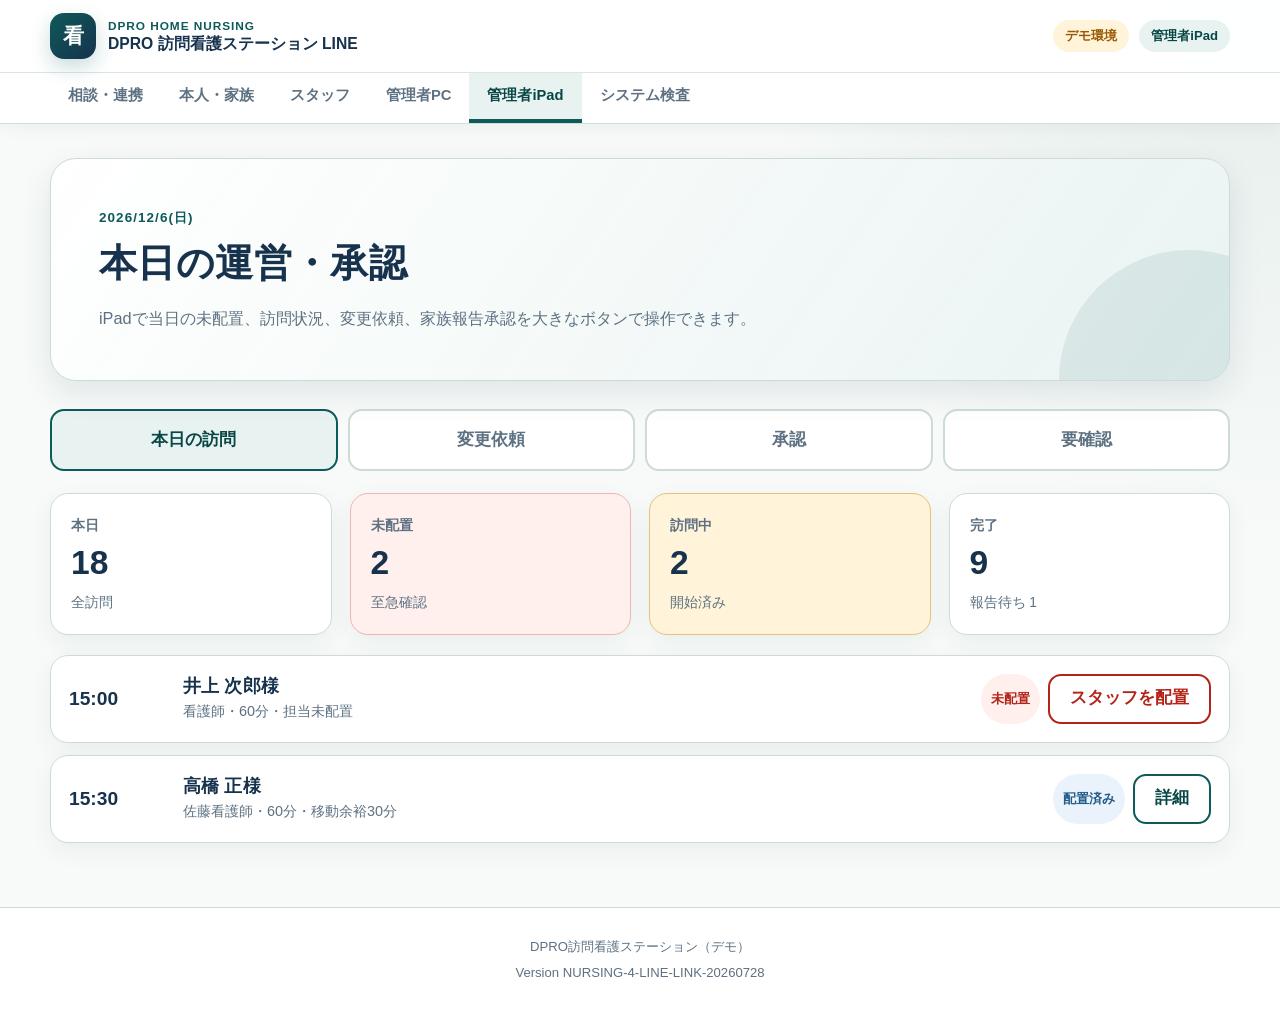
==== owner-ipad.html @ 6bf21c1e "Add files via upload" ====
<!DOCTYPE html>
<html lang="ja">
  <head>
    <meta charset="utf-8">
    <meta name="viewport" content="width=device-width, initial-scale=1">
    <meta name="theme-color" content="#0e5a5a">
    <meta name="description" content="DPRO 訪問看護ステーション LINEの管理者iPad画面です。">
    <title>管理者iPad｜DPRO 訪問看護ステーション LINE</title>
    <link rel="stylesheet" href="styles.css">
    <script src="config.js" defer></script>
    <script src="app.js" defer></script>
  </head>
  <body>
    <a class="skip-link" href="#main">本文へ移動</a>
    <div class="app-shell">
      <header class="topbar">
        <div class="topbar__inner">
          <a class="brand" href="owner-ipad.html" aria-label="管理者iPadトップ">
            <span class="brand__mark" aria-hidden="true">看</span>
            <span class="brand__text">
              <span class="brand__eyebrow">DPRO HOME NURSING</span>
              <span class="brand__name" data-system-name>DPRO 訪問看護ステーション LINE</span>
            </span>
          </a>
          <div class="topbar__actions">
            <span class="demo-badge" data-demo-only>デモ環境</span>
            <span class="role-badge">管理者iPad</span>
            <button class="nav-toggle" type="button" data-nav-toggle aria-expanded="false">
              メニュー
            </button>
          </div>
        </div>
        <nav class="global-nav" data-global-nav aria-label="画面一覧">
          <div class="global-nav__inner">
            <a href="index.html" data-nav-link>相談・連携</a>
            <a href="member.html" data-nav-link>本人・家族</a>
            <a href="staff.html" data-nav-link>スタッフ</a>
            <a href="owner.html" data-nav-link>管理者PC</a>
            <a href="owner-ipad.html" data-nav-link>管理者iPad</a>
            <a href="system-check.html" data-nav-link>システム検査</a>
          </div>
        </nav>
      </header>

      <main class="page" id="main">
        <section class="hero">
          <div class="hero__content">
            <p class="eyebrow" data-current-date>2026年7月27日</p>
            <h1>本日の運営・承認</h1>
            <p class="lead">
              iPadで当日の未配置、訪問状況、変更依頼、家族報告承認を大きなボタンで操作できます。
            </p>
          </div>
        </section>

        <div class="section">
          <div class="tablet-tabs" data-panel-group role="tablist" aria-label="iPad機能">
            <button type="button" role="tab" aria-selected="true" data-panel-target="today-ipad-panel">
              本日の訪問
            </button>
            <button type="button" role="tab" aria-selected="false" data-panel-target="change-ipad-panel">
              変更依頼
            </button>
            <button type="button" role="tab" aria-selected="false" data-panel-target="approval-ipad-panel">
              承認
            </button>
            <button type="button" role="tab" aria-selected="false" data-panel-target="alert-ipad-panel">
              要確認
            </button>
          </div>

          <section class="panel is-active" id="today-ipad-panel" data-panel role="tabpanel">
            <div class="grid grid--4">
              <article class="metric">
                <p class="metric__label">本日</p>
                <p class="metric__value">18</p>
                <p class="metric__detail">全訪問</p>
              </article>
              <article class="metric metric--danger">
                <p class="metric__label">未配置</p>
                <p class="metric__value">2</p>
                <p class="metric__detail">至急確認</p>
              </article>
              <article class="metric metric--warning">
                <p class="metric__label">訪問中</p>
                <p class="metric__value">2</p>
                <p class="metric__detail">開始済み</p>
              </article>
              <article class="metric">
                <p class="metric__label">完了</p>
                <p class="metric__value">9</p>
                <p class="metric__detail">報告待ち 1</p>
              </article>
            </div>
            <ul class="visit-list section">
              <li class="visit-card">
                <div class="visit-card__time">15:00</div>
                <div>
                  <h3>井上 次郎様</h3>
                  <p class="visit-card__meta">看護師・60分・担当未配置</p>
                </div>
                <div class="visit-card__actions">
                  <span class="status status--alert">未配置</span>
                  <button class="btn btn--danger" type="button" data-preview-action>スタッフを配置</button>
                </div>
              </li>
              <li class="visit-card">
                <div class="visit-card__time">15:30</div>
                <div>
                  <h3>高橋 正様</h3>
                  <p class="visit-card__meta">佐藤看護師・60分・移動余裕30分</p>
                </div>
                <div class="visit-card__actions">
                  <span class="status status--scheduled">配置済み</span>
                  <button class="btn btn--secondary" type="button" data-preview-action>詳細</button>
                </div>
              </li>
            </ul>
          </section>

          <section class="panel" id="change-ipad-panel" data-panel role="tabpanel" hidden>
            <div class="grid grid--2">
              <article class="notice-card">
                <span class="status status--alert">未回答</span>
                <h2 class="section">7月29日の時間変更希望</h2>
                <p>山田 花子様ご家族・10:00から午後への変更相談</p>
                <div class="button-row">
                  <button class="btn btn--primary" type="button" data-preview-action>代替日時を確認</button>
                </div>
              </article>
              <article class="notice-card">
                <span class="status status--progress">確認中</span>
                <h2 class="section">8月1日の欠席希望</h2>
                <p>鈴木 洋子様ご本人・訪問リハビリ</p>
                <div class="button-row">
                  <button class="btn btn--secondary" type="button" data-preview-action>内容を確認</button>
                </div>
              </article>
            </div>
          </section>

          <section class="panel" id="approval-ipad-panel" data-panel role="tabpanel" hidden>
            <div class="grid grid--2">
              <article class="notice-card">
                <span class="status status--progress">家族報告</span>
                <h2 class="section">山田 花子様</h2>
                <p>予定どおり訪問が完了しました。次回は7月29日10時です。</p>
                <div class="button-row">
                  <button class="btn btn--primary" type="button" data-preview-action>確認して承認</button>
                  <button class="btn btn--secondary" type="button" data-preview-action>修正を依頼</button>
                </div>
              </article>
              <article class="notice-card">
                <span class="status status--progress">LINE連携</span>
                <h2 class="section">高橋 正様のご家族</h2>
                <p>申請者：高橋 美咲様・続柄：長女</p>
                <div class="button-row">
                  <button class="btn btn--primary" type="button" data-preview-action>関係を確認</button>
                </div>
              </article>
            </div>
          </section>

          <section class="panel" id="alert-ipad-panel" data-panel role="tabpanel" hidden>
            <div class="grid grid--2">
              <article class="notice-card">
                <span class="status status--alert">状態変化</span>
                <h2 class="section">スタッフ報告の確認</h2>
                <p>内部申し送りを確認し、事業所の連絡手順に従って対応してください。</p>
                <div class="button-row">
                  <button class="btn btn--danger" type="button" data-preview-action>最優先で確認</button>
                </div>
              </article>
              <article class="notice-card">
                <span class="status status--alert">期限まで7日</span>
                <h2 class="section">指示書期限</h2>
                <p>田中 一郎様の指示書期限を確認してください。原本はDPROに保存しません。</p>
                <div class="button-row">
                  <button class="btn btn--secondary" type="button" data-preview-action>対応記録</button>
                </div>
              </article>
            </div>
          </section>
        </div>
      </main>

      <footer class="footer">
        <p><span data-office-name>DPRO訪問看護ステーション（デモ）</span></p>
        <p>Version <span data-version>NURSING-1</span></p>
      </footer>
    </div>
    <div class="toast" data-toast role="status" aria-live="polite"></div>
  </body>
</html>
---- styles.css ----
:root {
  color-scheme: light;
  --nursing-teal: #0e5a5a;
  --nursing-teal-dark: #084646;
  --nursing-teal-soft: #e8f3f1;
  --nursing-navy: #17324d;
  --nursing-ivory: #f7faf8;
  --nursing-white: #ffffff;
  --nursing-text: #20313d;
  --nursing-muted: #5d7182;
  --nursing-border: #cddbd8;
  --nursing-success: #247a54;
  --nursing-success-soft: #e7f5ed;
  --nursing-warning: #9a5800;
  --nursing-warning-soft: #fff3d9;
  --nursing-danger: #b42318;
  --nursing-danger-soft: #fff0ee;
  --nursing-info: #245c8a;
  --nursing-info-soft: #eaf3fb;
  --nursing-shadow: 0 12px 32px rgba(23, 50, 77, 0.1);
  --nursing-radius: 18px;
  --nursing-radius-sm: 12px;
  --nursing-touch: 50px;
  --nursing-content: 1180px;
}

*,
*::before,
*::after {
  box-sizing: border-box;
}

html {
  min-width: 320px;
  scroll-behavior: smooth;
}

body {
  min-height: 100vh;
  margin: 0;
  overflow-x: hidden;
  color: var(--nursing-text);
  background:
    radial-gradient(circle at top right, rgba(14, 90, 90, 0.08), transparent 34rem),
    var(--nursing-ivory);
  font-family:
    -apple-system, BlinkMacSystemFont, "Segoe UI", "Noto Sans JP", "Hiragino Kaku Gothic ProN",
    "Yu Gothic", Meiryo, sans-serif;
  font-size: 17px;
  line-height: 1.7;
  -webkit-font-smoothing: antialiased;
}

button,
input,
select,
textarea {
  font: inherit;
}

button,
a,
input,
select,
textarea {
  -webkit-tap-highlight-color: transparent;
}

button,
a {
  touch-action: manipulation;
}

a {
  color: var(--nursing-teal-dark);
  text-decoration-thickness: 0.08em;
  text-underline-offset: 0.18em;
}

a:hover {
  color: var(--nursing-navy);
}

img,
svg {
  display: block;
  max-width: 100%;
}

h1,
h2,
h3,
p {
  overflow-wrap: anywhere;
}

h1,
h2,
h3 {
  margin: 0;
  color: var(--nursing-navy);
  line-height: 1.35;
  letter-spacing: 0.01em;
}

h1 {
  font-size: clamp(1.65rem, 3.5vw, 2.35rem);
}

h2 {
  font-size: clamp(1.28rem, 2.6vw, 1.62rem);
}

h3 {
  font-size: 1.1rem;
}

p {
  margin: 0;
}

.skip-link {
  position: fixed;
  z-index: 9999;
  top: 8px;
  left: 8px;
  padding: 10px 14px;
  transform: translateY(-160%);
  border-radius: 8px;
  color: var(--nursing-white);
  background: var(--nursing-navy);
}

.skip-link:focus {
  transform: translateY(0);
}

.app-shell {
  min-height: 100vh;
}

.topbar {
  position: sticky;
  z-index: 100;
  top: 0;
  border-bottom: 1px solid rgba(205, 219, 216, 0.9);
  background: rgba(255, 255, 255, 0.96);
  box-shadow: 0 4px 16px rgba(23, 50, 77, 0.05);
  backdrop-filter: blur(16px);
}

.topbar__inner {
  display: flex;
  width: min(100% - 32px, var(--nursing-content));
  min-height: 72px;
  margin-inline: auto;
  align-items: center;
  justify-content: space-between;
  gap: 20px;
}

.brand {
  display: inline-flex;
  min-width: 0;
  align-items: center;
  gap: 12px;
  color: var(--nursing-navy);
  font-weight: 900;
  line-height: 1.25;
  text-decoration: none;
}

.brand__mark {
  display: grid;
  width: 46px;
  height: 46px;
  flex: 0 0 46px;
  place-items: center;
  border-radius: 14px;
  color: var(--nursing-white);
  background: linear-gradient(135deg, var(--nursing-teal), var(--nursing-navy));
  box-shadow: 0 8px 20px rgba(14, 90, 90, 0.22);
  font-size: 1.3rem;
}

.brand__text {
  min-width: 0;
}

.brand__eyebrow {
  display: block;
  color: var(--nursing-teal);
  font-size: 0.74rem;
  font-weight: 900;
  letter-spacing: 0.08em;
}

.brand__name {
  display: block;
  overflow: hidden;
  font-size: 0.98rem;
  text-overflow: ellipsis;
  white-space: nowrap;
}

.topbar__actions {
  display: flex;
  align-items: center;
  gap: 10px;
}

.demo-badge,
.role-badge,
.status {
  display: inline-flex;
  min-height: 32px;
  align-items: center;
  justify-content: center;
  gap: 6px;
  border-radius: 999px;
  font-size: 0.82rem;
  font-weight: 900;
  line-height: 1.2;
}

.demo-badge {
  padding: 6px 12px;
  color: var(--nursing-warning);
  background: var(--nursing-warning-soft);
}

.role-badge {
  padding: 7px 12px;
  color: var(--nursing-teal-dark);
  background: var(--nursing-teal-soft);
}

.nav-toggle {
  display: none;
  width: var(--nursing-touch);
  height: var(--nursing-touch);
  border: 1px solid var(--nursing-border);
  border-radius: 12px;
  color: var(--nursing-navy);
  background: var(--nursing-white);
  cursor: pointer;
  font-weight: 900;
}

.global-nav {
  border-top: 1px solid rgba(205, 219, 216, 0.72);
  background: var(--nursing-white);
}

.global-nav__inner {
  display: flex;
  width: min(100% - 32px, var(--nursing-content));
  margin-inline: auto;
  overflow-x: auto;
  scrollbar-width: thin;
}

.global-nav a {
  display: inline-flex;
  min-height: 50px;
  flex: 0 0 auto;
  align-items: center;
  padding: 10px 18px;
  border-bottom: 4px solid transparent;
  color: var(--nursing-muted);
  font-size: 0.92rem;
  font-weight: 800;
  text-decoration: none;
}

.global-nav a:hover,
.global-nav a[aria-current="page"] {
  border-color: var(--nursing-teal);
  color: var(--nursing-teal-dark);
  background: var(--nursing-teal-soft);
}

.page {
  width: min(100% - 32px, var(--nursing-content));
  margin-inline: auto;
  padding: 34px 0 64px;
}

.page--narrow {
  width: min(100% - 32px, 840px);
}

.hero {
  position: relative;
  overflow: hidden;
  padding: clamp(26px, 5vw, 48px);
  border: 1px solid var(--nursing-border);
  border-radius: 26px;
  background:
    linear-gradient(125deg, rgba(255, 255, 255, 0.98), rgba(232, 243, 241, 0.94)),
    var(--nursing-white);
  box-shadow: var(--nursing-shadow);
}

.hero::after {
  position: absolute;
  width: 260px;
  height: 260px;
  right: -90px;
  bottom: -130px;
  border-radius: 50%;
  background: rgba(14, 90, 90, 0.09);
  content: "";
}

.hero__content {
  position: relative;
  z-index: 1;
  max-width: 780px;
}

.eyebrow {
  margin-bottom: 8px;
  color: var(--nursing-teal);
  font-size: 0.84rem;
  font-weight: 900;
  letter-spacing: 0.08em;
}

.lead {
  max-width: 760px;
  margin-top: 16px;
  color: var(--nursing-muted);
  font-size: 1.02rem;
}

.hero__actions,
.button-row {
  display: flex;
  flex-wrap: wrap;
  gap: 12px;
  margin-top: 24px;
}

.emergency-banner {
  display: grid;
  grid-template-columns: auto 1fr;
  gap: 12px;
  margin: 0 0 20px;
  padding: 16px 18px;
  border: 2px solid #efb5af;
  border-radius: var(--nursing-radius-sm);
  color: #7a211a;
  background: var(--nursing-danger-soft);
}

.emergency-banner__icon {
  font-size: 1.3rem;
  line-height: 1.4;
}

.emergency-banner strong {
  display: block;
  margin-bottom: 2px;
  color: var(--nursing-danger);
}

.section {
  margin-top: 28px;
}

.section-heading {
  display: flex;
  margin-bottom: 16px;
  align-items: end;
  justify-content: space-between;
  gap: 16px;
}

.section-heading p {
  color: var(--nursing-muted);
  font-size: 0.92rem;
}

.grid {
  display: grid;
  gap: 18px;
}

.grid--2 {
  grid-template-columns: repeat(2, minmax(0, 1fr));
}

.grid--3 {
  grid-template-columns: repeat(3, minmax(0, 1fr));
}

.grid--4 {
  grid-template-columns: repeat(4, minmax(0, 1fr));
}

.card,
.metric,
.visit-card,
.form-card,
.notice-card,
.check-card {
  min-width: 0;
  border: 1px solid var(--nursing-border);
  border-radius: var(--nursing-radius);
  background: var(--nursing-white);
  box-shadow: 0 8px 24px rgba(23, 50, 77, 0.06);
}

.card,
.form-card,
.notice-card,
.check-card {
  padding: clamp(20px, 3vw, 28px);
}

.card__icon {
  display: grid;
  width: 48px;
  height: 48px;
  margin-bottom: 16px;
  place-items: center;
  border-radius: 14px;
  color: var(--nursing-teal-dark);
  background: var(--nursing-teal-soft);
  font-size: 1.35rem;
}

.card p,
.notice-card p {
  margin-top: 8px;
  color: var(--nursing-muted);
}

.metric {
  padding: 20px;
}

.metric__label {
  color: var(--nursing-muted);
  font-size: 0.88rem;
  font-weight: 800;
}

.metric__value {
  margin-top: 5px;
  color: var(--nursing-navy);
  font-size: clamp(1.65rem, 3vw, 2.1rem);
  font-weight: 900;
  line-height: 1.2;
}

.metric__detail {
  margin-top: 7px;
  color: var(--nursing-muted);
  font-size: 0.86rem;
}

.metric--warning {
  border-color: #e7c079;
  background: var(--nursing-warning-soft);
}

.metric--danger {
  border-color: #efb5af;
  background: var(--nursing-danger-soft);
}

.visit-list,
.timeline,
.plain-list,
.check-list {
  display: grid;
  margin: 0;
  padding: 0;
  gap: 12px;
  list-style: none;
}

.visit-card {
  display: grid;
  grid-template-columns: 96px minmax(0, 1fr) auto;
  align-items: center;
  gap: 18px;
  padding: 18px;
}

.visit-card__time {
  color: var(--nursing-navy);
  font-size: 1.2rem;
  font-weight: 900;
}

.visit-card__meta {
  color: var(--nursing-muted);
  font-size: 0.9rem;
}

.visit-card__meta strong {
  color: var(--nursing-text);
}

.visit-card__actions {
  display: flex;
  flex-wrap: wrap;
  justify-content: flex-end;
  gap: 8px;
}

.status {
  min-height: 30px;
  padding: 5px 10px;
  white-space: nowrap;
}

.status--scheduled {
  color: var(--nursing-info);
  background: var(--nursing-info-soft);
}

.status--progress {
  color: var(--nursing-warning);
  background: var(--nursing-warning-soft);
}

.status--done {
  color: var(--nursing-success);
  background: var(--nursing-success-soft);
}

.status--alert {
  color: var(--nursing-danger);
  background: var(--nursing-danger-soft);
}

.btn {
  display: inline-flex;
  min-height: var(--nursing-touch);
  align-items: center;
  justify-content: center;
  gap: 8px;
  padding: 11px 20px;
  border: 2px solid transparent;
  border-radius: 13px;
  cursor: pointer;
  font-weight: 900;
  line-height: 1.35;
  text-align: center;
  text-decoration: none;
  transition:
    transform 150ms ease,
    box-shadow 150ms ease,
    background-color 150ms ease;
}

.btn:hover {
  transform: translateY(-1px);
}

.btn:focus-visible,
.nav-toggle:focus-visible,
input:focus-visible,
select:focus-visible,
textarea:focus-visible {
  outline: 4px solid rgba(36, 92, 138, 0.22);
  outline-offset: 2px;
}

.btn--primary {
  color: var(--nursing-white);
  background: var(--nursing-teal);
  box-shadow: 0 8px 18px rgba(14, 90, 90, 0.2);
}

.btn--primary:hover {
  color: var(--nursing-white);
  background: var(--nursing-teal-dark);
}

.btn--secondary {
  border-color: var(--nursing-teal);
  color: var(--nursing-teal-dark);
  background: var(--nursing-white);
}

.btn--secondary:hover {
  background: var(--nursing-teal-soft);
}

.btn--danger {
  border-color: var(--nursing-danger);
  color: var(--nursing-danger);
  background: var(--nursing-white);
}

.btn--small {
  min-height: 42px;
  padding: 8px 13px;
  border-width: 1px;
  font-size: 0.88rem;
}

.btn[disabled] {
  cursor: not-allowed;
  opacity: 0.55;
  transform: none;
}

.form-grid {
  display: grid;
  grid-template-columns: repeat(2, minmax(0, 1fr));
  gap: 18px;
}

.field {
  min-width: 0;
}

.field--full {
  grid-column: 1 / -1;
}

.field label,
.field__label {
  display: block;
  margin-bottom: 7px;
  color: var(--nursing-navy);
  font-weight: 900;
}

.field__required {
  margin-left: 7px;
  color: var(--nursing-danger);
  font-size: 0.78rem;
}

.field__hint {
  margin-top: 6px;
  color: var(--nursing-muted);
  font-size: 0.84rem;
}

input,
select,
textarea {
  width: 100%;
  min-height: var(--nursing-touch);
  border: 2px solid var(--nursing-border);
  border-radius: 12px;
  color: var(--nursing-text);
  background: var(--nursing-white);
}

input,
select {
  padding: 10px 13px;
}

textarea {
  min-height: 132px;
  padding: 12px 13px;
  resize: vertical;
}

input::placeholder,
textarea::placeholder {
  color: #7a8b98;
  opacity: 1;
}

.input-with-action {
  display: grid;
  grid-template-columns: minmax(0, 1fr) auto;
  align-items: stretch;
  gap: 8px;
}

.input-with-action .btn {
  min-width: 82px;
}

.choice-grid {
  display: grid;
  grid-template-columns: repeat(2, minmax(0, 1fr));
  gap: 10px;
}

.choice {
  display: flex;
  min-height: var(--nursing-touch);
  align-items: center;
  gap: 10px;
  padding: 10px 12px;
  border: 2px solid var(--nursing-border);
  border-radius: 12px;
  background: var(--nursing-white);
  cursor: pointer;
  font-weight: 800;
}

.choice input {
  width: 21px;
  min-height: 21px;
  flex: 0 0 21px;
  margin: 0;
  accent-color: var(--nursing-teal);
}

.form-status {
  margin-top: 14px;
  padding: 13px 15px;
  border: 2px solid var(--nursing-border);
  border-radius: 12px;
  font-weight: 800;
  line-height: 1.6;
}

.form-status--info {
  border-color: #a9c7df;
  color: #234f73;
  background: var(--nursing-info-soft);
}

.form-status--success {
  border-color: #9bceb3;
  color: #19593d;
  background: var(--nursing-success-soft);
}

.form-status--error {
  border-color: #efb5af;
  color: #7a211a;
  background: var(--nursing-danger-soft);
}

.form-status[hidden] {
  display: none;
}

.note {
  padding: 15px 17px;
  border-left: 5px solid var(--nursing-info);
  border-radius: 10px;
  color: #23435e;
  background: var(--nursing-info-soft);
}

.note--warning {
  border-color: var(--nursing-warning);
  color: #744200;
  background: var(--nursing-warning-soft);
}

.note--success {
  border-color: var(--nursing-success);
  color: #19593d;
  background: var(--nursing-success-soft);
}

.management-layout {
  display: grid;
  grid-template-columns: 250px minmax(0, 1fr);
  align-items: start;
  gap: 24px;
}

.side-menu {
  position: sticky;
  top: 142px;
  display: grid;
  overflow: hidden;
  border: 1px solid var(--nursing-border);
  border-radius: var(--nursing-radius);
  background: var(--nursing-white);
  box-shadow: 0 8px 24px rgba(23, 50, 77, 0.06);
}

.side-menu button {
  display: flex;
  min-height: 52px;
  align-items: center;
  gap: 10px;
  padding: 12px 16px;
  border: 0;
  border-bottom: 1px solid #e8efed;
  color: var(--nursing-muted);
  background: var(--nursing-white);
  cursor: pointer;
  font-weight: 850;
  text-align: left;
}

.side-menu button:last-child {
  border-bottom: 0;
}

.side-menu button:hover,
.side-menu button[aria-selected="true"] {
  color: var(--nursing-teal-dark);
  background: var(--nursing-teal-soft);
}

.panel {
  display: none;
  min-width: 0;
}

.panel.is-active {
  display: block;
}

.panel > * + * {
  margin-top: 20px;
}

.table-wrap {
  overflow-x: auto;
  border: 1px solid var(--nursing-border);
  border-radius: var(--nursing-radius);
  background: var(--nursing-white);
  box-shadow: 0 8px 24px rgba(23, 50, 77, 0.06);
}

table {
  width: 100%;
  min-width: 700px;
  border-collapse: collapse;
}

th,
td {
  padding: 15px 16px;
  border-bottom: 1px solid #e4ecea;
  text-align: left;
  vertical-align: middle;
}

th {
  color: var(--nursing-navy);
  background: #f0f6f4;
  font-size: 0.88rem;
}

tbody tr:last-child td {
  border-bottom: 0;
}

.tablet-tabs {
  display: grid;
  grid-template-columns: repeat(4, minmax(0, 1fr));
  gap: 10px;
  margin-bottom: 22px;
}

.tablet-tabs button {
  min-height: 62px;
  padding: 10px;
  border: 2px solid var(--nursing-border);
  border-radius: 14px;
  color: var(--nursing-muted);
  background: var(--nursing-white);
  cursor: pointer;
  font-weight: 900;
}

.tablet-tabs button[aria-selected="true"] {
  border-color: var(--nursing-teal);
  color: var(--nursing-teal-dark);
  background: var(--nursing-teal-soft);
}

.timeline li {
  position: relative;
  padding: 0 0 18px 30px;
}

.timeline li::before {
  position: absolute;
  top: 8px;
  left: 6px;
  width: 11px;
  height: 11px;
  border-radius: 50%;
  background: var(--nursing-teal);
  content: "";
}

.timeline li::after {
  position: absolute;
  top: 21px;
  bottom: -5px;
  left: 10px;
  width: 3px;
  background: var(--nursing-border);
  content: "";
}

.timeline li:last-child::after {
  display: none;
}

.timeline time {
  display: block;
  color: var(--nursing-teal-dark);
  font-weight: 900;
}

.check-list li {
  display: grid;
  grid-template-columns: minmax(0, 1fr) auto;
  align-items: center;
  gap: 14px;
  padding: 13px 0;
  border-bottom: 1px solid #e7eeec;
}

.check-list li:last-child {
  border-bottom: 0;
}

.check-summary {
  display: grid;
  grid-template-columns: repeat(3, minmax(0, 1fr));
  gap: 12px;
  margin-top: 18px;
}

.check-summary > div {
  padding: 16px;
  border-radius: 13px;
  text-align: center;
}

.check-summary strong {
  display: block;
  font-size: 1.45rem;
}

.check-summary__pass {
  color: var(--nursing-success);
  background: var(--nursing-success-soft);
}

.check-summary__pending {
  color: var(--nursing-warning);
  background: var(--nursing-warning-soft);
}

.check-summary__fail {
  color: var(--nursing-danger);
  background: var(--nursing-danger-soft);
}

.empty-state {
  padding: 30px 18px;
  border: 2px dashed var(--nursing-border);
  border-radius: var(--nursing-radius);
  color: var(--nursing-muted);
  background: rgba(255, 255, 255, 0.7);
  text-align: center;
}

.empty-state strong {
  display: block;
  margin-bottom: 6px;
  color: var(--nursing-navy);
  font-size: 1.1rem;
}

.footer {
  padding: 28px 16px;
  border-top: 1px solid var(--nursing-border);
  color: var(--nursing-muted);
  background: var(--nursing-white);
  font-size: 0.82rem;
  text-align: center;
}

.footer p + p {
  margin-top: 4px;
}

.toast {
  position: fixed;
  z-index: 1000;
  right: 18px;
  bottom: 18px;
  width: min(calc(100% - 36px), 420px);
  padding: 16px 18px;
  transform: translateY(140%);
  border-radius: 14px;
  color: var(--nursing-white);
  background: var(--nursing-navy);
  box-shadow: var(--nursing-shadow);
  opacity: 0;
  transition:
    transform 220ms ease,
    opacity 220ms ease;
}

.toast.is-visible {
  transform: translateY(0);
  opacity: 1;
}

.sr-only {
  position: absolute !important;
  width: 1px !important;
  height: 1px !important;
  padding: 0 !important;
  overflow: hidden !important;
  clip: rect(0, 0, 0, 0) !important;
  white-space: nowrap !important;
  border: 0 !important;
}

.is-hidden {
  display: none !important;
}

@media (max-width: 980px) {
  .grid--4 {
    grid-template-columns: repeat(2, minmax(0, 1fr));
  }

  .grid--3 {
    grid-template-columns: repeat(2, minmax(0, 1fr));
  }

  .management-layout {
    grid-template-columns: 1fr;
  }

  .side-menu {
    position: static;
    grid-template-columns: repeat(3, minmax(0, 1fr));
  }

  .side-menu button {
    justify-content: center;
    border-right: 1px solid #e8efed;
    text-align: center;
  }

  .visit-card {
    grid-template-columns: 82px minmax(0, 1fr);
  }

  .visit-card__actions {
    grid-column: 1 / -1;
    justify-content: flex-start;
  }
}

@media (max-width: 720px) {
  body {
    font-size: 16px;
  }

  .topbar__inner {
    width: min(100% - 22px, var(--nursing-content));
    min-height: 66px;
  }

  .brand__mark {
    width: 42px;
    height: 42px;
    flex-basis: 42px;
  }

  .brand__name {
    max-width: 200px;
    font-size: 0.9rem;
  }

  .topbar__actions .role-badge {
    display: none;
  }

  .nav-toggle {
    display: inline-grid;
    place-items: center;
  }

  .global-nav {
    display: none;
  }

  .global-nav.is-open {
    display: block;
  }

  .global-nav__inner {
    display: grid;
    width: 100%;
    max-height: calc(100vh - 66px);
    padding: 8px 12px 14px;
    overflow-y: auto;
  }

  .global-nav a {
    min-height: 48px;
    border: 0;
    border-radius: 10px;
  }

  .global-nav a[aria-current="page"] {
    border: 0;
  }

  .page,
  .page--narrow {
    width: min(100% - 22px, var(--nursing-content));
    padding: 24px 0 50px;
  }

  .hero {
    padding: 24px 20px;
    border-radius: 20px;
  }

  .hero__actions,
  .button-row {
    display: grid;
    grid-template-columns: 1fr;
  }

  .grid--2,
  .grid--3,
  .grid--4,
  .form-grid,
  .choice-grid,
  .check-summary {
    grid-template-columns: 1fr;
  }

  .field--full {
    grid-column: auto;
  }

  .section-heading {
    display: block;
  }

  .section-heading p {
    margin-top: 4px;
  }

  .visit-card {
    grid-template-columns: 1fr;
    gap: 10px;
  }

  .visit-card__actions {
    grid-column: auto;
  }

  .visit-card__actions .btn {
    flex: 1 1 150px;
  }

  .side-menu {
    grid-template-columns: repeat(2, minmax(0, 1fr));
  }

  .tablet-tabs {
    grid-template-columns: repeat(2, minmax(0, 1fr));
  }

  .input-with-action {
    grid-template-columns: 1fr;
  }

  .input-with-action .btn {
    width: 100%;
  }
}

@media (max-width: 430px) {
  .brand__eyebrow {
    display: none;
  }

  .brand__name {
    max-width: 165px;
  }

  .demo-badge {
    display: none;
  }

  .side-menu {
    grid-template-columns: 1fr;
  }

  .side-menu button {
    justify-content: flex-start;
  }

  .tablet-tabs {
    grid-template-columns: 1fr;
  }

  .emergency-banner {
    grid-template-columns: 1fr;
  }
}

@media (prefers-reduced-motion: reduce) {
  *,
  *::before,
  *::after {
    scroll-behavior: auto !important;
    transition-duration: 0.01ms !important;
    animation-duration: 0.01ms !important;
    animation-iteration-count: 1 !important;
  }
}
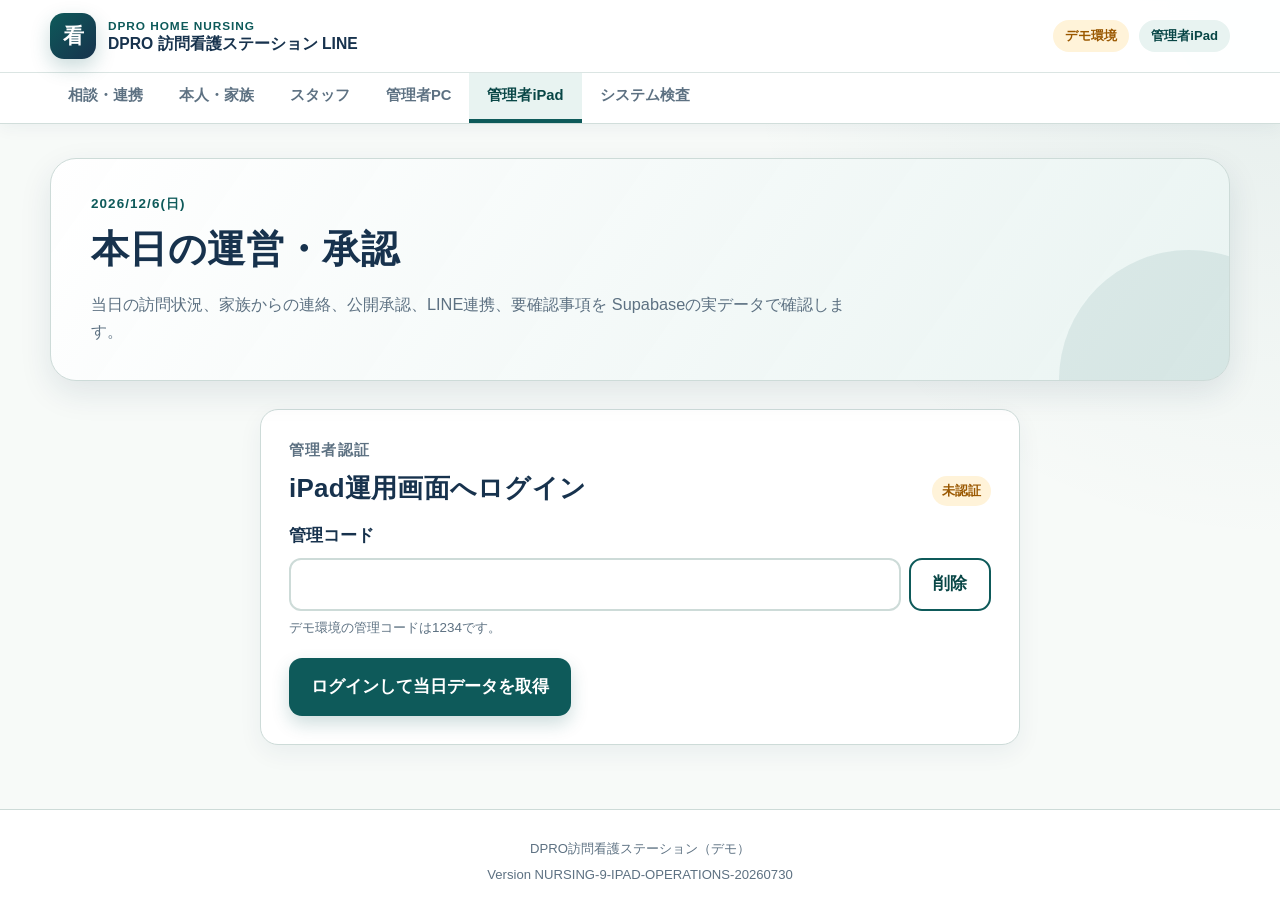
==== commit 0516a75e: "Add files via upload" ====
--- a/owner-ipad.html
+++ b/owner-ipad.html
@@ -4,11 +4,14 @@
     <meta charset="utf-8">
     <meta name="viewport" content="width=device-width, initial-scale=1">
     <meta name="theme-color" content="#0e5a5a">
-    <meta name="description" content="DPRO 訪問看護ステーション LINEの管理者iPad画面です。">
+    <meta name="description" content="DPRO 訪問看護ステーション LINEの管理者iPad当日運用画面です。">
     <title>管理者iPad｜DPRO 訪問看護ステーション LINE</title>
     <link rel="stylesheet" href="styles.css">
+    <link rel="stylesheet" href="owner-ipad.css">
     <script src="config.js" defer></script>
+    <script src="api.js" defer></script>
     <script src="app.js" defer></script>
+    <script src="owner-ipad.js" defer></script>
   </head>
   <body>
     <a class="skip-link" href="#main">本文へ移動</a>
@@ -25,9 +28,7 @@
           <div class="topbar__actions">
             <span class="demo-badge" data-demo-only>デモ環境</span>
             <span class="role-badge">管理者iPad</span>
-            <button class="nav-toggle" type="button" data-nav-toggle aria-expanded="false">
-              メニュー
-            </button>
+            <button class="nav-toggle" type="button" data-nav-toggle aria-expanded="false">メニュー</button>
           </div>
         </div>
         <nav class="global-nav" data-global-nav aria-label="画面一覧">
@@ -42,151 +43,208 @@
         </nav>
       </header>
 
-      <main class="page" id="main">
-        <section class="hero">
+      <main class="page ipad-page" id="main">
+        <section class="hero ipad-hero">
           <div class="hero__content">
-            <p class="eyebrow" data-current-date>2026年7月27日</p>
+            <p class="eyebrow" data-current-date>本日</p>
             <h1>本日の運営・承認</h1>
             <p class="lead">
-              iPadで当日の未配置、訪問状況、変更依頼、家族報告承認を大きなボタンで操作できます。
+              当日の訪問状況、家族からの連絡、公開承認、LINE連携、要確認事項を
+              Supabaseの実データで確認します。
             </p>
           </div>
         </section>
 
-        <div class="section">
-          <div class="tablet-tabs" data-panel-group role="tablist" aria-label="iPad機能">
-            <button type="button" role="tab" aria-selected="true" data-panel-target="today-ipad-panel">
-              本日の訪問
-            </button>
-            <button type="button" role="tab" aria-selected="false" data-panel-target="change-ipad-panel">
-              変更依頼
-            </button>
-            <button type="button" role="tab" aria-selected="false" data-panel-target="approval-ipad-panel">
-              承認
-            </button>
-            <button type="button" role="tab" aria-selected="false" data-panel-target="alert-ipad-panel">
-              要確認
-            </button>
-          </div>
-
-          <section class="panel is-active" id="today-ipad-panel" data-panel role="tabpanel">
-            <div class="grid grid--4">
+        <section class="section form-card ipad-login-card" data-ipad-login-view aria-labelledby="ipad-login-heading">
+          <div class="section-heading">
+            <div>
+              <p class="eyebrow">管理者認証</p>
+              <h2 id="ipad-login-heading">iPad運用画面へログイン</h2>
+            </div>
+            <span class="status status--progress" data-ipad-session-badge>未認証</span>
+          </div>
+          <form class="form-grid" data-ipad-login-form>
+            <div class="field field--full">
+              <label for="ipad-admin-code">管理コード</label>
+              <div class="input-with-action">
+                <input
+                  id="ipad-admin-code"
+                  name="admin_code"
+                  type="password"
+                  inputmode="numeric"
+                  autocomplete="current-password"
+                  minlength="4"
+                  maxlength="128"
+                  required
+                >
+                <button class="btn btn--secondary" type="button" data-ipad-clear-code>削除</button>
+              </div>
+              <p class="field__hint">デモ環境の管理コードは1234です。</p>
+            </div>
+            <div class="field field--full">
+              <button class="btn btn--primary ipad-primary-action" type="submit" data-ipad-login-button>
+                ログインして当日データを取得
+              </button>
+              <div class="form-status" data-ipad-login-status role="status" aria-live="polite" hidden></div>
+            </div>
+          </form>
+        </section>
+
+        <div data-ipad-app hidden>
+          <section class="section ipad-session-bar" aria-label="管理者セッション">
+            <div>
+              <span class="status status--done">管理者認証済み</span>
+              <strong data-ipad-environment>デモ環境</strong>
+            </div>
+            <div class="ipad-session-actions">
+              <label class="ipad-date-field">
+                <span>表示日</span>
+                <input type="date" data-ipad-date>
+              </label>
+              <button class="btn btn--secondary" type="button" data-ipad-refresh>すべて更新</button>
+              <button class="btn btn--danger" type="button" data-ipad-logout>ログアウト</button>
+            </div>
+          </section>
+
+          <div class="form-status form-status--info section" data-ipad-overview-status role="status" aria-live="polite">
+            実データを取得しています。
+          </div>
+
+          <section class="section" aria-labelledby="ipad-metrics-heading">
+            <div class="section-heading">
+              <div>
+                <p class="eyebrow">当日運用サマリー</p>
+                <h2 id="ipad-metrics-heading">重要件数</h2>
+              </div>
+              <span class="status status--progress" data-ipad-latest-badge>更新中</span>
+            </div>
+            <div class="ipad-metrics">
               <article class="metric">
-                <p class="metric__label">本日</p>
-                <p class="metric__value">18</p>
+                <p class="metric__label">本日の訪問</p>
+                <p class="metric__value" data-ipad-count-visits>0件</p>
                 <p class="metric__detail">全訪問</p>
               </article>
               <article class="metric metric--danger">
                 <p class="metric__label">未配置</p>
-                <p class="metric__value">2</p>
-                <p class="metric__detail">至急確認</p>
+                <p class="metric__value" data-ipad-count-unassigned>0件</p>
+                <p class="metric__detail">担当スタッフなし</p>
               </article>
               <article class="metric metric--warning">
                 <p class="metric__label">訪問中</p>
-                <p class="metric__value">2</p>
+                <p class="metric__value" data-ipad-count-progress>0件</p>
                 <p class="metric__detail">開始済み</p>
               </article>
               <article class="metric">
                 <p class="metric__label">完了</p>
-                <p class="metric__value">9</p>
-                <p class="metric__detail">報告待ち 1</p>
-              </article>
-            </div>
-            <ul class="visit-list section">
-              <li class="visit-card">
-                <div class="visit-card__time">15:00</div>
-                <div>
-                  <h3>井上 次郎様</h3>
-                  <p class="visit-card__meta">看護師・60分・担当未配置</p>
-                </div>
-                <div class="visit-card__actions">
-                  <span class="status status--alert">未配置</span>
-                  <button class="btn btn--danger" type="button" data-preview-action>スタッフを配置</button>
-                </div>
-              </li>
-              <li class="visit-card">
-                <div class="visit-card__time">15:30</div>
-                <div>
-                  <h3>高橋 正様</h3>
-                  <p class="visit-card__meta">佐藤看護師・60分・移動余裕30分</p>
-                </div>
-                <div class="visit-card__actions">
-                  <span class="status status--scheduled">配置済み</span>
-                  <button class="btn btn--secondary" type="button" data-preview-action>詳細</button>
-                </div>
-              </li>
-            </ul>
+                <p class="metric__value" data-ipad-count-completed>0件</p>
+                <p class="metric__detail">終了時刻登録済み</p>
+              </article>
+              <article class="metric metric--warning">
+                <p class="metric__label">家族からの連絡</p>
+                <p class="metric__value" data-ipad-count-contacts>0件</p>
+                <p class="metric__detail">新規・確認中</p>
+              </article>
+              <article class="metric metric--danger">
+                <p class="metric__label">要確認</p>
+                <p class="metric__value" data-ipad-count-alerts>0件</p>
+                <p class="metric__detail">申し送り・期限</p>
+              </article>
+            </div>
           </section>
 
-          <section class="panel" id="change-ipad-panel" data-panel role="tabpanel" hidden>
-            <div class="grid grid--2">
-              <article class="notice-card">
-                <span class="status status--alert">未回答</span>
-                <h2 class="section">7月29日の時間変更希望</h2>
-                <p>山田 花子様ご家族・10:00から午後への変更相談</p>
-                <div class="button-row">
-                  <button class="btn btn--primary" type="button" data-preview-action>代替日時を確認</button>
-                </div>
-              </article>
-              <article class="notice-card">
-                <span class="status status--progress">確認中</span>
-                <h2 class="section">8月1日の欠席希望</h2>
-                <p>鈴木 洋子様ご本人・訪問リハビリ</p>
-                <div class="button-row">
-                  <button class="btn btn--secondary" type="button" data-preview-action>内容を確認</button>
-                </div>
-              </article>
-            </div>
-          </section>
-
-          <section class="panel" id="approval-ipad-panel" data-panel role="tabpanel" hidden>
-            <div class="grid grid--2">
-              <article class="notice-card">
-                <span class="status status--progress">家族報告</span>
-                <h2 class="section">山田 花子様</h2>
-                <p>予定どおり訪問が完了しました。次回は7月29日10時です。</p>
-                <div class="button-row">
-                  <button class="btn btn--primary" type="button" data-preview-action>確認して承認</button>
-                  <button class="btn btn--secondary" type="button" data-preview-action>修正を依頼</button>
-                </div>
-              </article>
-              <article class="notice-card">
-                <span class="status status--progress">LINE連携</span>
-                <h2 class="section">高橋 正様のご家族</h2>
-                <p>申請者：高橋 美咲様・続柄：長女</p>
-                <div class="button-row">
-                  <button class="btn btn--primary" type="button" data-preview-action>関係を確認</button>
-                </div>
-              </article>
-            </div>
-          </section>
-
-          <section class="panel" id="alert-ipad-panel" data-panel role="tabpanel" hidden>
-            <div class="grid grid--2">
-              <article class="notice-card">
-                <span class="status status--alert">状態変化</span>
-                <h2 class="section">スタッフ報告の確認</h2>
-                <p>内部申し送りを確認し、事業所の連絡手順に従って対応してください。</p>
-                <div class="button-row">
-                  <button class="btn btn--danger" type="button" data-preview-action>最優先で確認</button>
-                </div>
-              </article>
-              <article class="notice-card">
-                <span class="status status--alert">期限まで7日</span>
-                <h2 class="section">指示書期限</h2>
-                <p>田中 一郎様の指示書期限を確認してください。原本はDPROに保存しません。</p>
-                <div class="button-row">
-                  <button class="btn btn--secondary" type="button" data-preview-action>対応記録</button>
-                </div>
-              </article>
-            </div>
+          <section class="section">
+            <div class="tablet-tabs ipad-tabs" data-panel-group role="tablist" aria-label="iPad機能">
+              <button type="button" role="tab" aria-selected="true" data-panel-target="today-ipad-panel">
+                本日の訪問
+                <span class="ipad-tab-count" data-tab-count-visits>0</span>
+              </button>
+              <button type="button" role="tab" aria-selected="false" data-panel-target="change-ipad-panel">
+                変更・連絡
+                <span class="ipad-tab-count" data-tab-count-contacts>0</span>
+              </button>
+              <button type="button" role="tab" aria-selected="false" data-panel-target="approval-ipad-panel">
+                承認
+                <span class="ipad-tab-count" data-tab-count-approvals>0</span>
+              </button>
+              <button type="button" role="tab" aria-selected="false" data-panel-target="alert-ipad-panel">
+                要確認
+                <span class="ipad-tab-count" data-tab-count-alerts>0</span>
+              </button>
+            </div>
+
+            <section class="panel is-active ipad-panel" id="today-ipad-panel" data-panel role="tabpanel">
+              <div class="section-heading">
+                <div>
+                  <p class="eyebrow">時間順・実データ</p>
+                  <h2>訪問状況</h2>
+                </div>
+                <a class="btn btn--secondary" href="owner.html#visits-panel">訪問予定・配置を開く</a>
+              </div>
+              <div class="ipad-card-list section" data-ipad-visit-list></div>
+            </section>
+
+            <section class="panel ipad-panel" id="change-ipad-panel" data-panel role="tabpanel" hidden>
+              <div class="section-heading">
+                <div>
+                  <p class="eyebrow">本人・家族ポータルから受信</p>
+                  <h2>変更・欠席・折り返し希望</h2>
+                </div>
+              </div>
+              <div class="ipad-card-list section" data-ipad-contact-list></div>
+              <aside class="note note--warning section">
+                <strong>予定変更について</strong>
+                <p>この画面で「対応済み」にしても訪問予定は自動変更されません。必要な場合は管理者PCの訪問予定・配置で更新してください。</p>
+              </aside>
+            </section>
+
+            <section class="panel ipad-panel" id="approval-ipad-panel" data-panel role="tabpanel" hidden>
+              <div class="section-heading">
+                <div>
+                  <p class="eyebrow">公開前・連携前の最終確認</p>
+                  <h2>家族報告・LINE連携承認</h2>
+                </div>
+              </div>
+              <div class="ipad-approval-columns section">
+                <section>
+                  <h3>家族向け報告</h3>
+                  <div class="ipad-card-list section" data-ipad-report-list></div>
+                </section>
+                <section>
+                  <h3>LINE連携申請</h3>
+                  <div class="ipad-card-list section" data-ipad-link-list></div>
+                </section>
+              </div>
+            </section>
+
+            <section class="panel ipad-panel" id="alert-ipad-panel" data-panel role="tabpanel" hidden>
+              <div class="section-heading">
+                <div>
+                  <p class="eyebrow">事業所内だけに表示</p>
+                  <h2>内部申し送り・指示書期限</h2>
+                </div>
+              </div>
+              <div class="ipad-approval-columns section">
+                <section>
+                  <h3>未完了の内部申し送り</h3>
+                  <div class="ipad-card-list section" data-ipad-handoff-list></div>
+                </section>
+                <section>
+                  <h3>指示書期限30日以内</h3>
+                  <div class="ipad-card-list section" data-ipad-instruction-list></div>
+                </section>
+              </div>
+              <aside class="note note--warning section">
+                <strong>状態変化・緊急時</strong>
+                <p>この画面だけで対応を完了せず、事業所の手順に従って管理者・主治医・緊急連絡先へ連絡してください。</p>
+              </aside>
+            </section>
           </section>
         </div>
       </main>
 
       <footer class="footer">
         <p><span data-office-name>DPRO訪問看護ステーション（デモ）</span></p>
-        <p>Version <span data-version>NURSING-1</span></p>
+        <p>Version <span data-version>NURSING-9</span></p>
       </footer>
     </div>
     <div class="toast" data-toast role="status" aria-live="polite"></div>
--- a/owner-ipad.css
+++ b/owner-ipad.css
@@ -0,0 +1,271 @@
+.ipad-page {
+  width: min(100% - 32px, 1180px);
+}
+
+.ipad-hero {
+  padding: 34px 40px;
+}
+
+.ipad-login-card {
+  max-width: 760px;
+  margin-inline: auto;
+}
+
+.ipad-primary-action {
+  min-height: 58px;
+  font-size: 1.08rem;
+}
+
+.ipad-session-bar {
+  display: flex;
+  align-items: center;
+  justify-content: space-between;
+  gap: 18px;
+  padding: 18px 22px;
+  border: 1px solid var(--nursing-border);
+  border-radius: var(--nursing-radius);
+  background: var(--nursing-white);
+  box-shadow: var(--nursing-shadow);
+}
+
+.ipad-session-bar > div:first-child {
+  display: flex;
+  align-items: center;
+  gap: 12px;
+}
+
+.ipad-session-actions {
+  display: flex;
+  align-items: end;
+  justify-content: flex-end;
+  gap: 10px;
+}
+
+.ipad-date-field {
+  display: grid;
+  gap: 5px;
+  color: var(--nursing-muted);
+  font-size: 0.78rem;
+  font-weight: 900;
+}
+
+.ipad-date-field input {
+  min-height: 48px;
+  min-width: 170px;
+}
+
+.ipad-session-actions .btn {
+  min-height: 48px;
+}
+
+.ipad-metrics {
+  display: grid;
+  grid-template-columns: repeat(6, minmax(0, 1fr));
+  gap: 12px;
+}
+
+.ipad-metrics .metric {
+  min-height: 138px;
+}
+
+.ipad-tabs {
+  position: sticky;
+  z-index: 20;
+  top: 74px;
+  grid-template-columns: repeat(4, minmax(0, 1fr));
+  padding: 8px;
+  border: 1px solid var(--nursing-border);
+  border-radius: 16px;
+  background: rgba(255, 255, 255, 0.96);
+  box-shadow: 0 8px 26px rgba(23, 50, 77, 0.09);
+  backdrop-filter: blur(14px);
+}
+
+.ipad-tabs button {
+  min-height: 64px;
+  border-radius: 12px;
+  font-size: 1rem;
+}
+
+.ipad-tab-count {
+  display: inline-grid;
+  min-width: 28px;
+  min-height: 28px;
+  margin-left: 7px;
+  place-items: center;
+  border-radius: 999px;
+  color: var(--nursing-teal-dark);
+  background: var(--nursing-teal-soft);
+  font-size: 0.8rem;
+}
+
+.ipad-panel {
+  padding-top: 24px;
+}
+
+.ipad-card-list {
+  display: grid;
+  gap: 14px;
+}
+
+.ipad-operation-card {
+  padding: 20px;
+  border: 1px solid var(--nursing-border);
+  border-radius: 18px;
+  background: var(--nursing-white);
+  box-shadow: 0 8px 22px rgba(23, 50, 77, 0.06);
+}
+
+.ipad-operation-card--alert {
+  border-color: #e8b7b2;
+  background: #fff8f7;
+}
+
+.ipad-operation-card--warning {
+  border-color: #efd092;
+  background: #fffaf0;
+}
+
+.ipad-operation-card__header {
+  display: grid;
+  grid-template-columns: minmax(100px, auto) minmax(0, 1fr) auto;
+  align-items: start;
+  gap: 18px;
+}
+
+.ipad-operation-card__time {
+  color: var(--nursing-navy);
+  font-size: 1.35rem;
+  font-weight: 900;
+  line-height: 1.2;
+}
+
+.ipad-operation-card h3,
+.ipad-operation-card h4 {
+  margin: 0;
+}
+
+.ipad-operation-card__meta {
+  margin-top: 7px;
+  color: var(--nursing-muted);
+  line-height: 1.6;
+}
+
+.ipad-operation-card__message {
+  margin-top: 14px;
+  padding: 14px 16px;
+  border-left: 4px solid var(--nursing-teal);
+  border-radius: 10px;
+  background: rgba(237, 247, 246, 0.78);
+  white-space: pre-wrap;
+}
+
+.ipad-operation-card__actions {
+  display: flex;
+  flex-wrap: wrap;
+  justify-content: flex-end;
+  gap: 10px;
+  margin-top: 16px;
+}
+
+.ipad-operation-card__actions .btn {
+  min-height: 52px;
+  min-width: 150px;
+}
+
+.ipad-operation-card .form-status {
+  margin-top: 12px;
+}
+
+.ipad-assignment-list {
+  display: flex;
+  flex-wrap: wrap;
+  gap: 8px;
+  margin-top: 10px;
+}
+
+.ipad-assignment {
+  display: inline-flex;
+  padding: 7px 10px;
+  border-radius: 999px;
+  color: var(--nursing-teal-dark);
+  background: var(--nursing-teal-soft);
+  font-size: 0.82rem;
+  font-weight: 900;
+}
+
+.ipad-approval-columns {
+  display: grid;
+  grid-template-columns: repeat(2, minmax(0, 1fr));
+  gap: 22px;
+}
+
+.ipad-approval-columns > section {
+  min-width: 0;
+}
+
+.ipad-approval-columns > section > h3 {
+  padding-bottom: 10px;
+  border-bottom: 2px solid var(--nursing-teal-soft);
+}
+
+@media (max-width: 1050px) {
+  .ipad-metrics {
+    grid-template-columns: repeat(3, minmax(0, 1fr));
+  }
+}
+
+@media (max-width: 820px) {
+  .ipad-session-bar,
+  .ipad-session-actions {
+    align-items: stretch;
+    flex-direction: column;
+  }
+
+  .ipad-date-field input {
+    width: 100%;
+  }
+
+  .ipad-tabs {
+    position: static;
+    grid-template-columns: repeat(2, minmax(0, 1fr));
+  }
+
+  .ipad-approval-columns {
+    grid-template-columns: 1fr;
+  }
+
+  .ipad-operation-card__header {
+    grid-template-columns: 1fr;
+  }
+
+  .ipad-operation-card__actions {
+    justify-content: stretch;
+  }
+
+  .ipad-operation-card__actions .btn {
+    flex: 1 1 190px;
+  }
+}
+
+@media (max-width: 560px) {
+  .ipad-page {
+    width: min(100% - 22px, 1180px);
+  }
+
+  .ipad-hero {
+    padding: 24px 20px;
+  }
+
+  .ipad-metrics {
+    grid-template-columns: repeat(2, minmax(0, 1fr));
+  }
+
+  .ipad-metrics .metric {
+    min-height: 122px;
+  }
+
+  .ipad-tabs {
+    grid-template-columns: 1fr;
+  }
+}
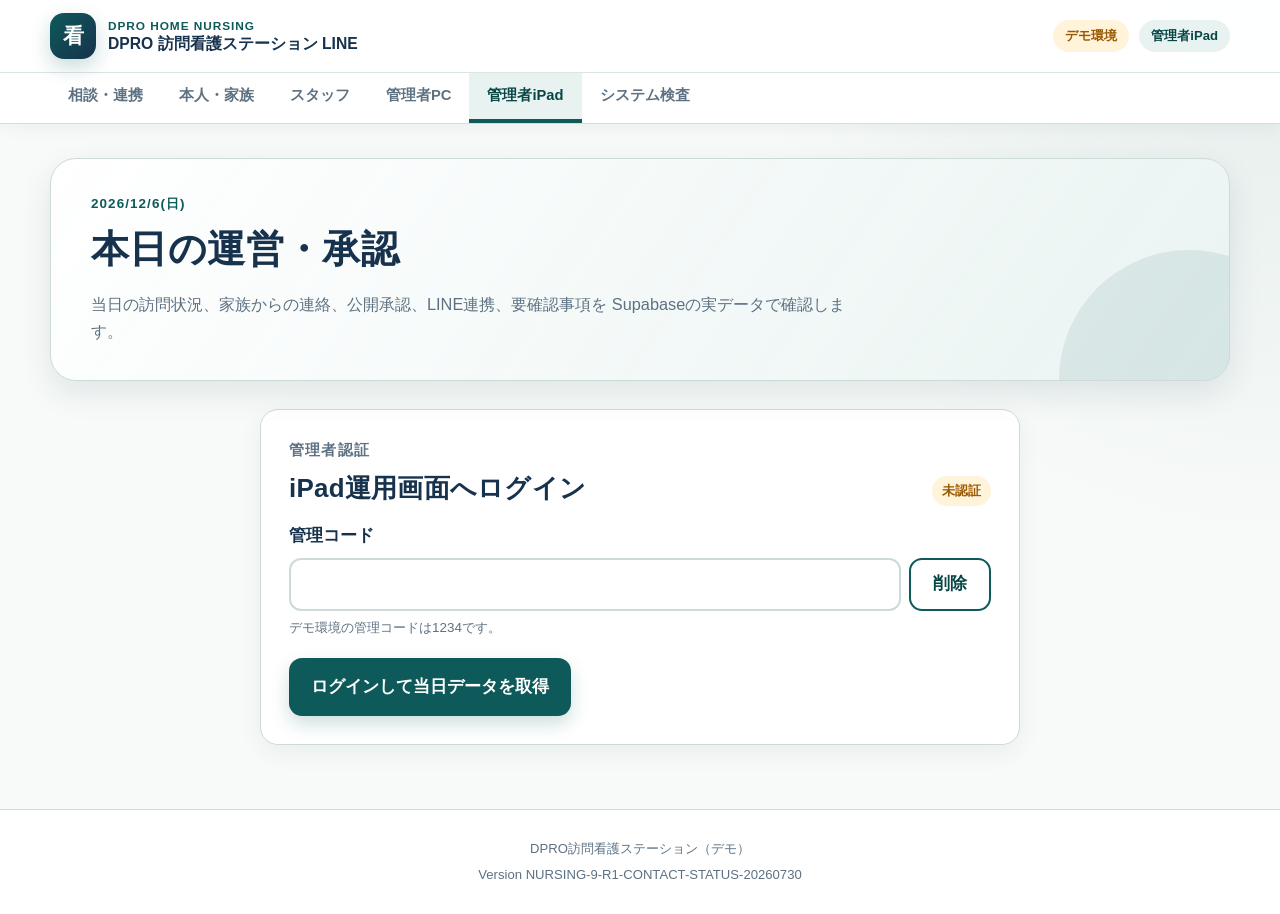
==== commit b9fb1db8: "Add files via upload" ====
--- a/owner-ipad.html
+++ b/owner-ipad.html
@@ -64,6 +64,7 @@
             <span class="status status--progress" data-ipad-session-badge>未認証</span>
           </div>
           <form class="form-grid" data-ipad-login-form>
+            <input type="text" name="username" value="nursing-admin" autocomplete="username" tabindex="-1" aria-hidden="true" style="position:absolute;left:-9999px;width:1px;height:1px;overflow:hidden;">
             <div class="field field--full">
               <label for="ipad-admin-code">管理コード</label>
               <div class="input-with-action">
